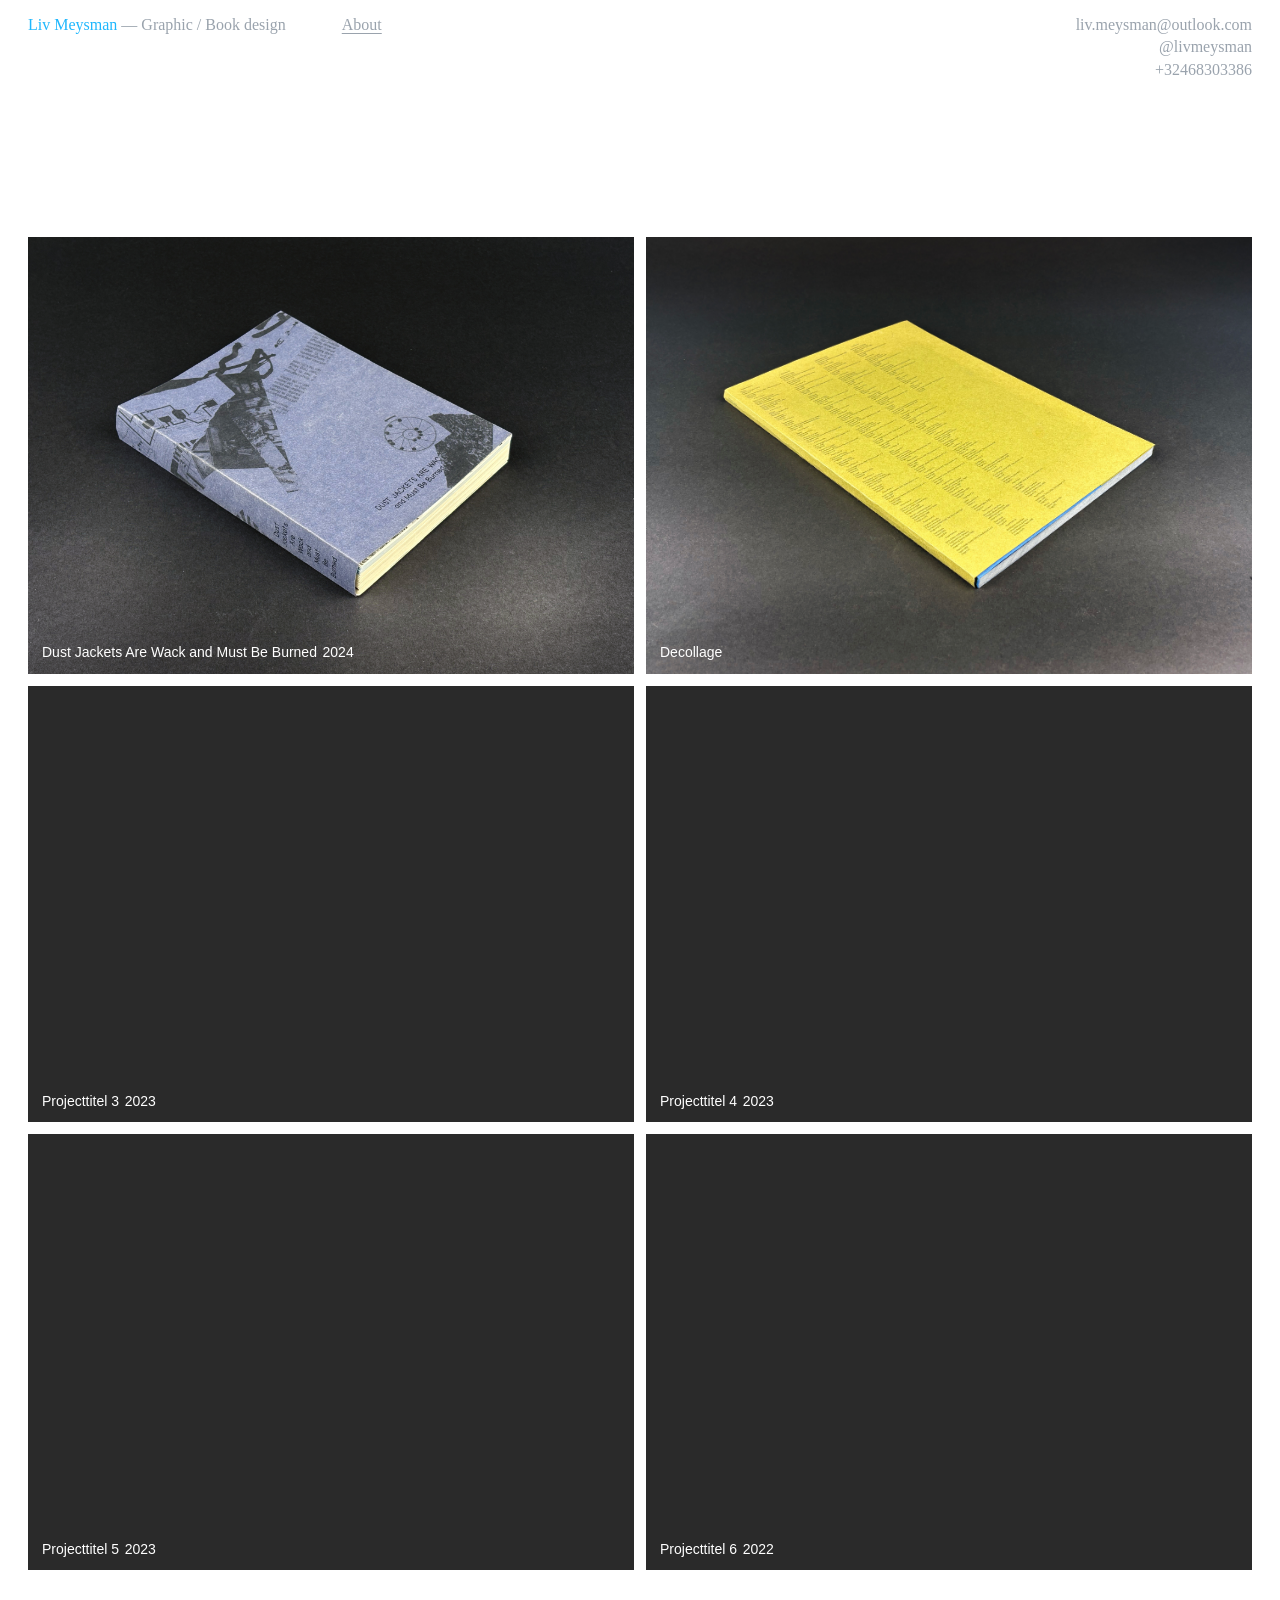
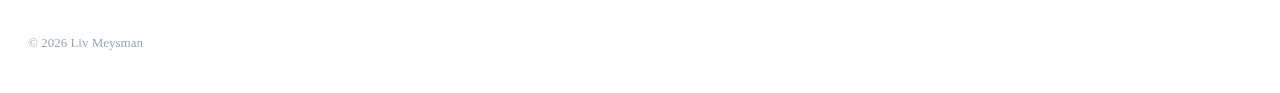
==== index.html @ 80e53e62 "Add portfolio website Co-authored-by: Copilot <223556219+Copilot@users.noreply.github.com>" ====
<!doctype html>
<html lang="nl">
<head>
  <meta charset="utf-8">
  <meta name="viewport" content="width=device-width, initial-scale=1">
  <title>Liv Meysman — Graphic / Book design</title>
  <meta name="description" content="Portfolio van Liv Meysman, grafisch ontwerper en boekontwerper.">

  <!-- Adobe Fonts: Dejanire Text (regular + italic)
       Vervang XXXXXXX door het ID van je eigen web project op fonts.adobe.com -->
  <link rel="stylesheet" href="https://use.typekit.net/XXXXXXX.css">

  <!-- Bootstrap 5 -->
  <link rel="stylesheet" href="https://cdn.jsdelivr.net/npm/bootstrap@5.3.3/dist/css/bootstrap.min.css">

  <!-- Eigen stijlen -->
  <link rel="stylesheet" href="css/style.css">

  <!-- Pagina pas tonen als alles geladen is (zonder JavaScript gewoon meteen tonen) -->
  <script>document.documentElement.classList.add('is-loading');</script>
</head>
<body>

  <!-- ===== Header ===== -->
  <header class="site-header">
    <div class="container-fluid px-site">
      <div class="row">
        <div class="col-12 col-md-8 d-flex flex-wrap align-items-baseline gap-header">
          <h1 class="site-title">
            <a href="index.html" class="site-name">Liv Meysman</a>
            <span class="site-tagline">— Graphic / Book design</span>
          </h1>
          <nav class="site-nav" aria-label="Hoofdnavigatie">
            <a href="about.html">About</a>
          </nav>
        </div>
        <div class="col-12 col-md-4">
          <address class="site-contact">
            <a href="mailto:liv.meysman@outlook.com">liv.meysman@outlook.com</a><br>
            <a href="https://www.instagram.com/livmeysman/" target="_blank" rel="noopener">@livmeysman</a><br>
            <a href="tel:+32468303386">+32468303386</a>
          </address>
        </div>
      </div>
    </div>
  </header>

  <!-- ===== Projectoverzicht ===== -->
  <main class="site-main">
    <div class="container-fluid px-site">
      <div class="row g-grid" id="project-grid">

        <!-- Kopieer dit blok per project -->
        <div class="col-12 col-md-6">
          <a href="dustjackets.html" class="project-card">
            <figure class="project-figure">
              <img src="images/dustjackets/dustjackets-8.jpeg" alt="Dust Jackets Are Wack and Must Be Burned" loading="lazy">
              <!-- Tweede beeld, verschijnt bij hover (optioneel) -->
              <img class="project-hover" src="images/dustjackets/dustjackets-1.jpeg" alt="" aria-hidden="true" loading="lazy">
              <figcaption class="project-info">
                <span class="project-title">Dust Jackets Are Wack and Must Be Burned</span> <span class="project-year">2024</span>
              </figcaption>
            </figure>
          </a>
        </div>
        <!-- /einde projectblok -->

        <div class="col-12 col-md-6">
          <a href="decollage.html" class="project-card">
            <figure class="project-figure">
              <img src="images/decollage/decollage-4.jpeg" alt="Decollage — boekomslag" loading="lazy">
              <img class="project-hover" src="images/decollage/decollage-2.jpeg" alt="" aria-hidden="true" loading="lazy">
              <figcaption class="project-info">
                <span class="project-title">Decollage</span>
              </figcaption>
            </figure>
          </a>
        </div>

        <div class="col-12 col-md-6">
          <a href="project-detail.html" class="project-card">
            <figure class="project-figure">
              <img src="images/project-03.jpg" alt="Projecttitel 3" loading="lazy">
              <figcaption class="project-info">
                <span class="project-title">Projecttitel 3</span> <span class="project-year">2023</span>
              </figcaption>
            </figure>
          </a>
        </div>

        <div class="col-12 col-md-6">
          <a href="project-detail.html" class="project-card">
            <figure class="project-figure">
              <img src="images/project-04.jpg" alt="Projecttitel 4" loading="lazy">
              <figcaption class="project-info">
                <span class="project-title">Projecttitel 4</span> <span class="project-year">2023</span>
              </figcaption>
            </figure>
          </a>
        </div>

        <div class="col-12 col-md-6">
          <a href="project-detail.html" class="project-card">
            <figure class="project-figure">
              <img src="images/project-05.jpg" alt="Projecttitel 5" loading="lazy">
              <figcaption class="project-info">
                <span class="project-title">Projecttitel 5</span> <span class="project-year">2023</span>
              </figcaption>
            </figure>
          </a>
        </div>

        <div class="col-12 col-md-6">
          <a href="project-detail.html" class="project-card">
            <figure class="project-figure">
              <img src="images/project-06.jpg" alt="Projecttitel 6" loading="lazy">
              <figcaption class="project-info">
                <span class="project-title">Projecttitel 6</span> <span class="project-year">2022</span>
              </figcaption>
            </figure>
          </a>
        </div>

      </div>
    </div>
  </main>

  <!-- ===== Footer ===== -->
  <footer class="site-footer">
    <div class="container-fluid px-site">
      <p>&copy; <span id="year"></span> Liv Meysman</p>
    </div>
  </footer>

  <!-- Bootstrap JS -->
  <script src="https://cdn.jsdelivr.net/npm/bootstrap@5.3.3/dist/js/bootstrap.bundle.min.js"></script>
  <!-- Eigen scripts -->
  <script src="js/main.js"></script>
</body>
</html>
---- css/style.css ----
/* ==========================================================
   Liv Meysman — Portfolio
   ========================================================== */

:root {
  /* Kleuren */
  --color-bg: #ffffff;
  --color-text: #9aa3ad;        /* grijs voor tagline, contact */
  --color-accent: #1fb7fd;      /* blauw voor naam */
  --color-placeholder: #2a2a2a; /* achtergrond zolang beeld laadt */

  /* Typografie — naam van de font-family vind je in je Adobe Fonts web project */
  --font-serif: "dejanire-text", Georgia, "Times New Roman", serif;
  --font-sans: "Helvetica Neue", Helvetica, Arial, sans-serif;
  --font-size-base: 1rem;       /* 16px */

  /* Ritme */
  --site-gutter: 1rem;          /* zijmarge pagina (mobiel) */
  --grid-gap: 0.75rem;          /* ruimte tussen beelden */
  --header-space: 4rem;         /* witruimte onder header */
}

@media (min-width: 768px) {
  :root {
    --site-gutter: 1.75rem;      /* ~28px */
    --header-space: 10rem;
  }
}

/* ---------- Basis ---------- */
/* Pagina verborgen tot alles geladen is (klasse wordt door main.js weggehaald) */
html.is-loading body { visibility: hidden; }

body {
  background: var(--color-bg);
  color: var(--color-text);
  font-family: var(--font-serif);
  font-weight: 400;
  font-size: var(--font-size-base);
  line-height: 1.4;
  -webkit-font-smoothing: antialiased;
}

em, i { font-style: italic; }

a {
  color: inherit;
  text-decoration: none;
  transition: color 0.2s ease;
}
a:hover,
a:focus-visible { color: var(--color-accent); }

/* Zijmarges en gutter voor Bootstrap-grid */
.px-site {
  padding-left: var(--site-gutter);
  padding-right: var(--site-gutter);
}
.g-grid {
  --bs-gutter-x: var(--grid-gap);
  --bs-gutter-y: var(--grid-gap);
}

/* ---------- Header ---------- */
/* Header blijft bovenaan staan tijdens scrollen */
.site-header {
  position: sticky;
  top: 0;
  z-index: 1030;
  background: var(--color-bg);
  padding-top: 0.875rem;
  padding-bottom: 0.75rem;
}

/* Witruimte tussen header en inhoud (scrollt wel mee) */
.site-main {
  padding-top: calc(var(--header-space) - 1rem);
}

.gap-header { column-gap: 3.5rem; row-gap: 0.25rem; }

.site-title {
  margin: 0;
  font-size: inherit;
  font-weight: 400;
  line-height: inherit;
}

.site-name { color: var(--color-accent); }
.site-name:hover { color: var(--color-text); }

.site-nav a {
  text-decoration: underline;
  text-underline-offset: 0.2em;
  text-decoration-thickness: 1px;
}

.site-contact {
  margin: 1.25rem 0 0;
  font-style: normal;
}

@media (min-width: 768px) {
  .site-contact {
    margin-top: 0;
    text-align: right;
  }
}

/* ---------- Projectgrid ---------- */
.project-card {
  display: block;
  color: inherit;
}

.project-figure {
  position: relative;
  margin: 0;
  aspect-ratio: 947 / 682;      /* verhouding van de foto's in het ontwerp */
  overflow: hidden;
  background: var(--color-placeholder);
}

.project-figure img {
  width: 100%;
  height: 100%;
  object-fit: cover;
  display: block;
  opacity: 0;
  transition: opacity 0.6s ease, transform 0.6s ease;
}
.project-figure img.is-loaded { opacity: 1; }
.project-figure img.is-broken { visibility: hidden; }


/* Tweede beeld: ligt over het eerste en verschijnt bij hover */
.project-figure img.project-hover {
  position: absolute;
  inset: 0;
  opacity: 0;
  transition: none;   /* geen crossfade: beeld wisselt meteen */
}
@media (hover: hover) {
  .project-card:hover .project-figure img.project-hover.is-loaded,
  .project-card:focus-visible .project-figure img.project-hover.is-loaded { opacity: 1; }
}

/* Titel en jaar linksboven op het beeld, in wit, altijd zichtbaar */
.project-info {
  position: absolute;
  bottom: 0;
  left: 0;
  right: 0;
  padding: 0.75rem 0.875rem;
  display: flex;
  flex-wrap: wrap;
  column-gap: 0.4em;
  font-family: var(--font-sans);
  font-size: 0.875rem;
  line-height: 1.3;
  color: #fff;
  pointer-events: none;
}
.project-title,
.project-year { color: #fff; }

@media (prefers-reduced-motion: reduce) {
  .project-figure img,
  .project-info { transition: none; transform: none; }
}

/* ---------- Projectdetail ---------- */
.project-images {
  display: flex;
  flex-direction: column;
  gap: var(--grid-gap);
}
.project-images img {
  display: block;
  width: 100%;
  height: auto;
  background: var(--color-placeholder);
}
/* Eerste beeld krijgt via main.js een hoogte zodat beeld 2 al zichtbaar is */
.project-images img:first-child {
  object-fit: cover;
  object-position: center;
}

.project-text {
  font-family: var(--font-sans);
  font-size: 0.9375rem;
  line-height: 1.3;
  padding-bottom: 2rem;
}
.project-text p { margin: 0 0 1.3em; }
.project-text p:last-child { margin-bottom: 0; }

/* Titel in de serif, zelfde grootte als de lopende tekst */
.project-heading {
  font-family: var(--font-serif);
  font-size: 1rem;
  font-weight: 400;
  line-height: 1.3;
  margin: 0 0 1.5em;
}

.project-counter { display: none; }

@media (min-width: 992px) {
  .project-text {
    /* margin-top en top worden door main.js berekend:
       tekst start uitgelijnd met de onderkant van het eerste beeld
       en blijft daarna onderaan het scherm staan */
    position: sticky;
    top: var(--text-sticky-top, 50vh);
    margin-top: var(--text-offset, 0px);
    padding: 0 0 0 1.5rem;
    max-width: 44rem;
  }
  .project-counter { display: block; }
}

/* ---------- Lightbox ---------- */
.is-zoomable { cursor: zoom-in; }

.lightbox {
  position: fixed;
  inset: 0;
  z-index: 2000;
  background: #000;
  display: flex;
  align-items: center;
  justify-content: center;
  padding: 3.5rem 4.5rem;       /* ruimte voor pijltjes en sluitknop */
}
.lightbox[hidden] { display: none; }

/* Beeld gecentreerd en zo groot mogelijk, zonder bijsnijden */
.lightbox-img {
  max-width: 100%;
  max-height: 100%;
  width: auto;
  height: auto;
  object-fit: contain;
  cursor: pointer;
  user-select: none;
}

.lightbox-btn {
  position: absolute;
  background: none;
  border: 0;
  padding: 1rem;
  color: #fff;
  font-family: var(--font-serif);
  font-size: 2rem;
  line-height: 1;
  opacity: 0.7;
  transition: opacity 0.2s ease;
}
.lightbox-btn:hover,
.lightbox-btn:focus-visible { opacity: 1; }

.lightbox-prev  { left: 0.5rem;  top: 50%; transform: translateY(-50%); }
.lightbox-next  { right: 0.5rem; top: 50%; transform: translateY(-50%); }
.lightbox-close { right: 0.5rem; top: 0.25rem; }

.lightbox-count {
  position: absolute;
  left: 50%;
  bottom: 0.75rem;
  transform: translateX(-50%);
  margin: 0;
  color: #fff;
  opacity: 0.7;
  font-family: var(--font-sans);
  font-size: 0.9375rem;
}

body.lightbox-open { overflow: hidden; }

@media (max-width: 767.98px) {
  .lightbox { padding: 3.5rem 0.5rem; }
  .lightbox-prev,
  .lightbox-next { top: auto; bottom: 0; transform: none; }
}

/* ---------- About ---------- */
.about-intro,
.about-heading {
  font-size: inherit;
  font-weight: 400;
  line-height: inherit;
  margin: 0;
}

.about-link,
.about-link:hover { color: var(--color-accent); }
.about-link:hover { text-decoration: underline; }

.about-education p { margin: 0; }

.about-left { margin-bottom: 3rem; }
.about-education { margin-top: 3rem; }

.about-section + .about-section { margin-top: 2.5rem; }
.about-heading { margin-bottom: 2.5rem; }

/* Datum + omschrijving in twee kolommen */
.about-list {
  display: grid;
  grid-template-columns: max-content 1fr;
  column-gap: 0.5em;
  margin: 0;
}
.about-list dt { font-weight: 400; }
.about-list dd { margin: 0; }

@media (min-width: 992px) {
  /* Inhoud onderaan het scherm, zoals in het ontwerp */
  .page-about .site-main {
    min-height: calc(100svh - var(--header-h, 7rem));
    display: flex;
    flex-direction: column;
    justify-content: flex-end;
    padding-bottom: 1.5rem;
  }

  /* Intro bovenaan, opleiding onderaan de linkerkolom */
  .about-left {
    display: flex;
    flex-direction: column;
    justify-content: space-between;
    margin-bottom: 0;
  }
  .about-education { margin-top: 0; }

  .about-right { padding-left: 1.5rem; }
}

/* ---------- Footer ---------- */
.site-footer {
  padding: 4rem 0 2.5rem;
  font-size: 0.8125rem;
}
.site-footer p { margin: 0; }
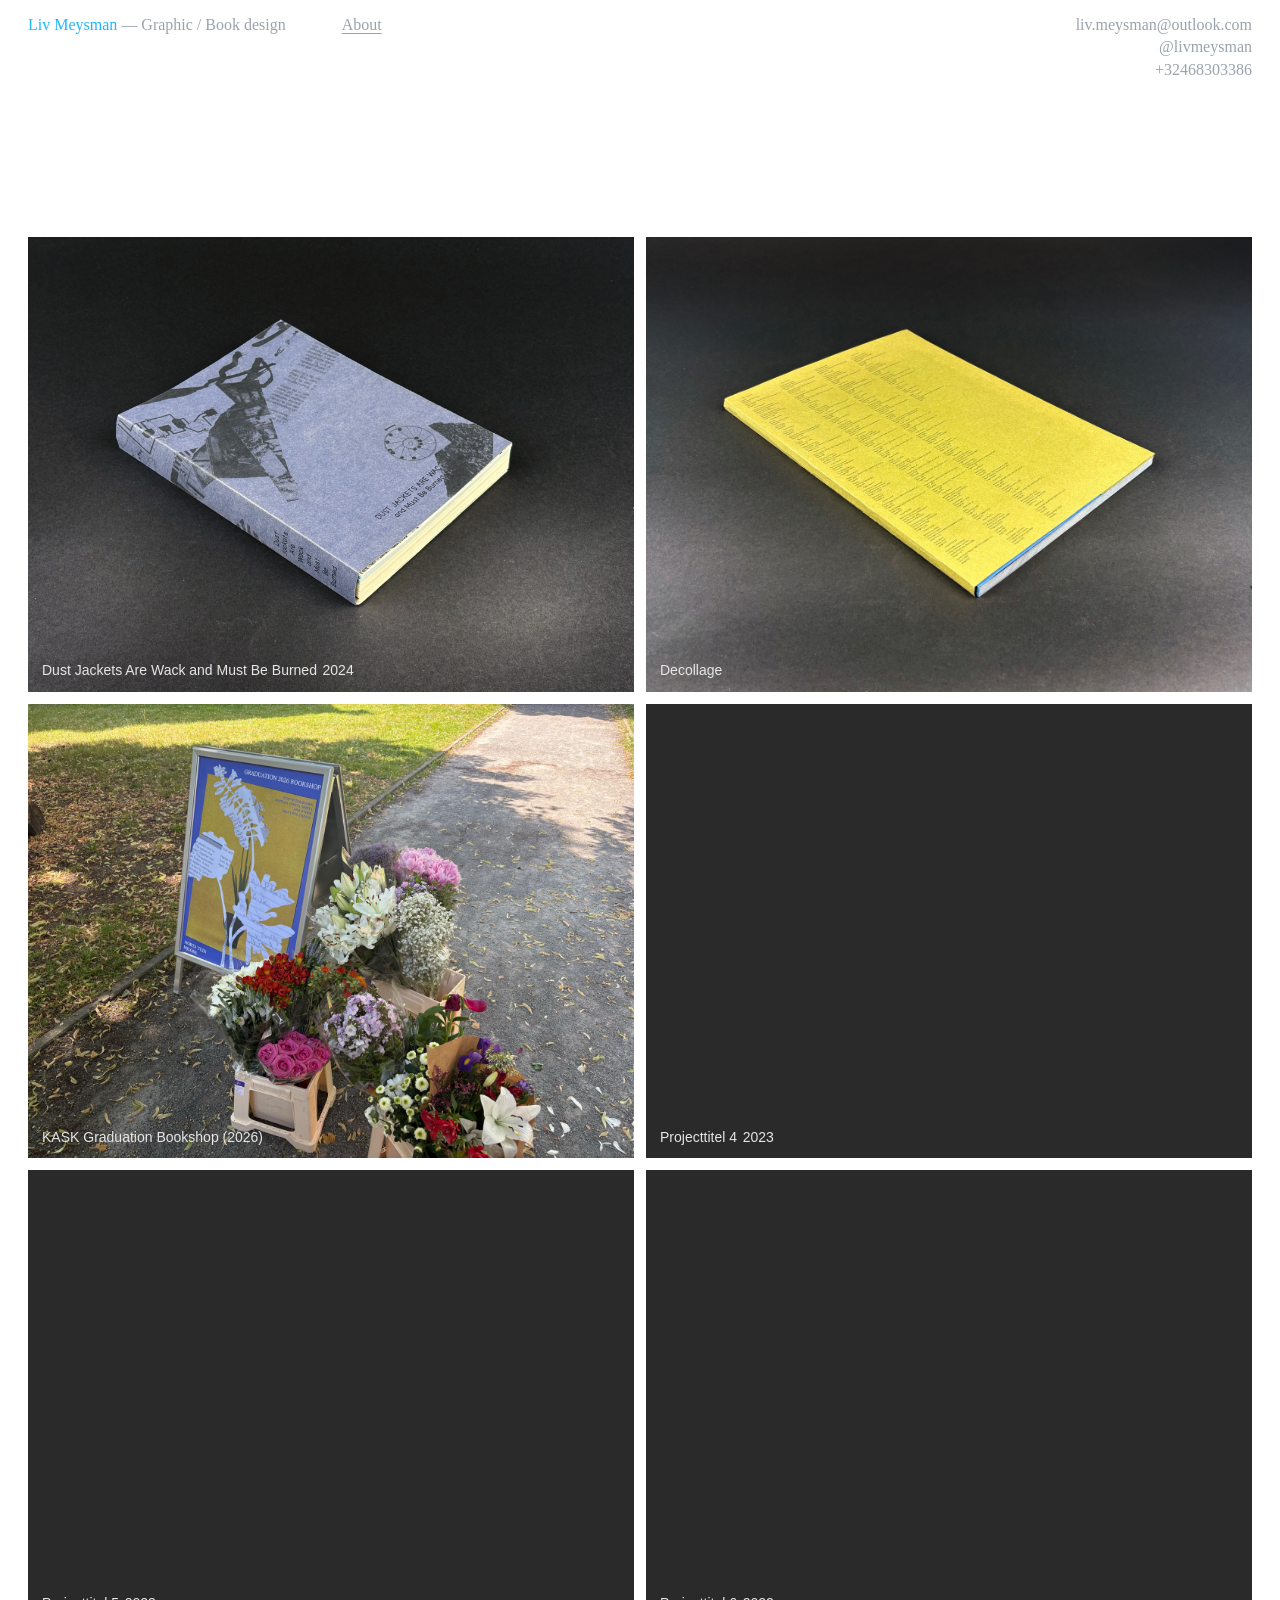
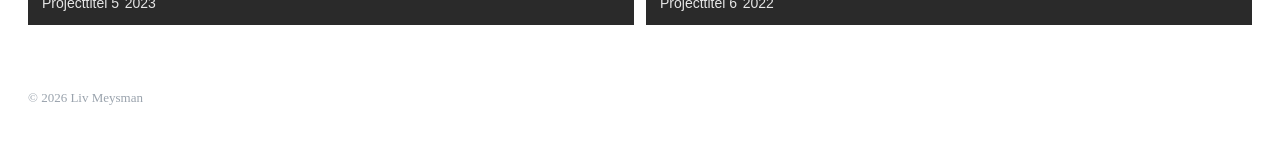
==== commit d4f3086a: "Add KASK Graduation Bookshop project Co-authored-by: Copilot <223556219+Copilot@users.noreply.github" ====
--- a/index.html
+++ b/index.html
@@ -78,11 +78,12 @@
         </div>
 
         <div class="col-12 col-md-6">
-          <a href="project-detail.html" class="project-card">
+          <a href="bookshop.html" class="project-card">
             <figure class="project-figure">
-              <img src="images/project-03.jpg" alt="Projecttitel 3" loading="lazy">
+              <img src="images/bookshop/bookshop-1.jpeg" alt="Affiche voor de KASK Graduation Bookshop tussen bloemen" loading="lazy">
+              <img class="project-hover" src="images/bookshop/bookshop-2.jpeg" alt="" aria-hidden="true" loading="lazy">
               <figcaption class="project-info">
-                <span class="project-title">Projecttitel 3</span> <span class="project-year">2023</span>
+                <span class="project-title">KASK Graduation Bookshop (2026)</span>
               </figcaption>
             </figure>
           </a>
--- a/css/style.css
+++ b/css/style.css
@@ -116,7 +116,7 @@
 .project-figure {
   position: relative;
   margin: 0;
-  aspect-ratio: 947 / 682;      /* verhouding van de foto's in het ontwerp */
+  aspect-ratio: 4 / 3;
   overflow: hidden;
   background: var(--color-placeholder);
 }
@@ -124,7 +124,7 @@
 .project-figure img {
   width: 100%;
   height: 100%;
-  object-fit: cover;
+  object-fit: contain;
   display: block;
   opacity: 0;
   transition: opacity 0.6s ease, transform 0.6s ease;
@@ -145,7 +145,7 @@
   .project-card:focus-visible .project-figure img.project-hover.is-loaded { opacity: 1; }
 }
 
-/* Titel en jaar linksboven op het beeld, in wit, altijd zichtbaar */
+/* Titel en jaar onderaan op het beeld, altijd zichtbaar */
 .project-info {
   position: absolute;
   bottom: 0;
@@ -156,13 +156,14 @@
   flex-wrap: wrap;
   column-gap: 0.4em;
   font-family: var(--font-sans);
+  font-weight: 500;
   font-size: 0.875rem;
   line-height: 1.3;
-  color: #fff;
+  color: #e6e6e6;
   pointer-events: none;
 }
 .project-title,
-.project-year { color: #fff; }
+.project-year { color: #e6e6e6; }
 
 @media (prefers-reduced-motion: reduce) {
   .project-figure img,
@@ -179,12 +180,9 @@
   display: block;
   width: 100%;
   height: auto;
+  aspect-ratio: 4 / 3;
+  object-fit: contain;
   background: var(--color-placeholder);
-}
-/* Eerste beeld krijgt via main.js een hoogte zodat beeld 2 al zichtbaar is */
-.project-images img:first-child {
-  object-fit: cover;
-  object-position: center;
 }
 
 .project-text {
@@ -208,6 +206,10 @@
 .project-counter { display: none; }
 
 @media (min-width: 992px) {
+  .page-project .site-main {
+    padding-top: var(--project-main-padding, calc(var(--header-space) - 1rem));
+  }
+
   .project-text {
     /* margin-top en top worden door main.js berekend:
        tekst start uitgelijnd met de onderkant van het eerste beeld
